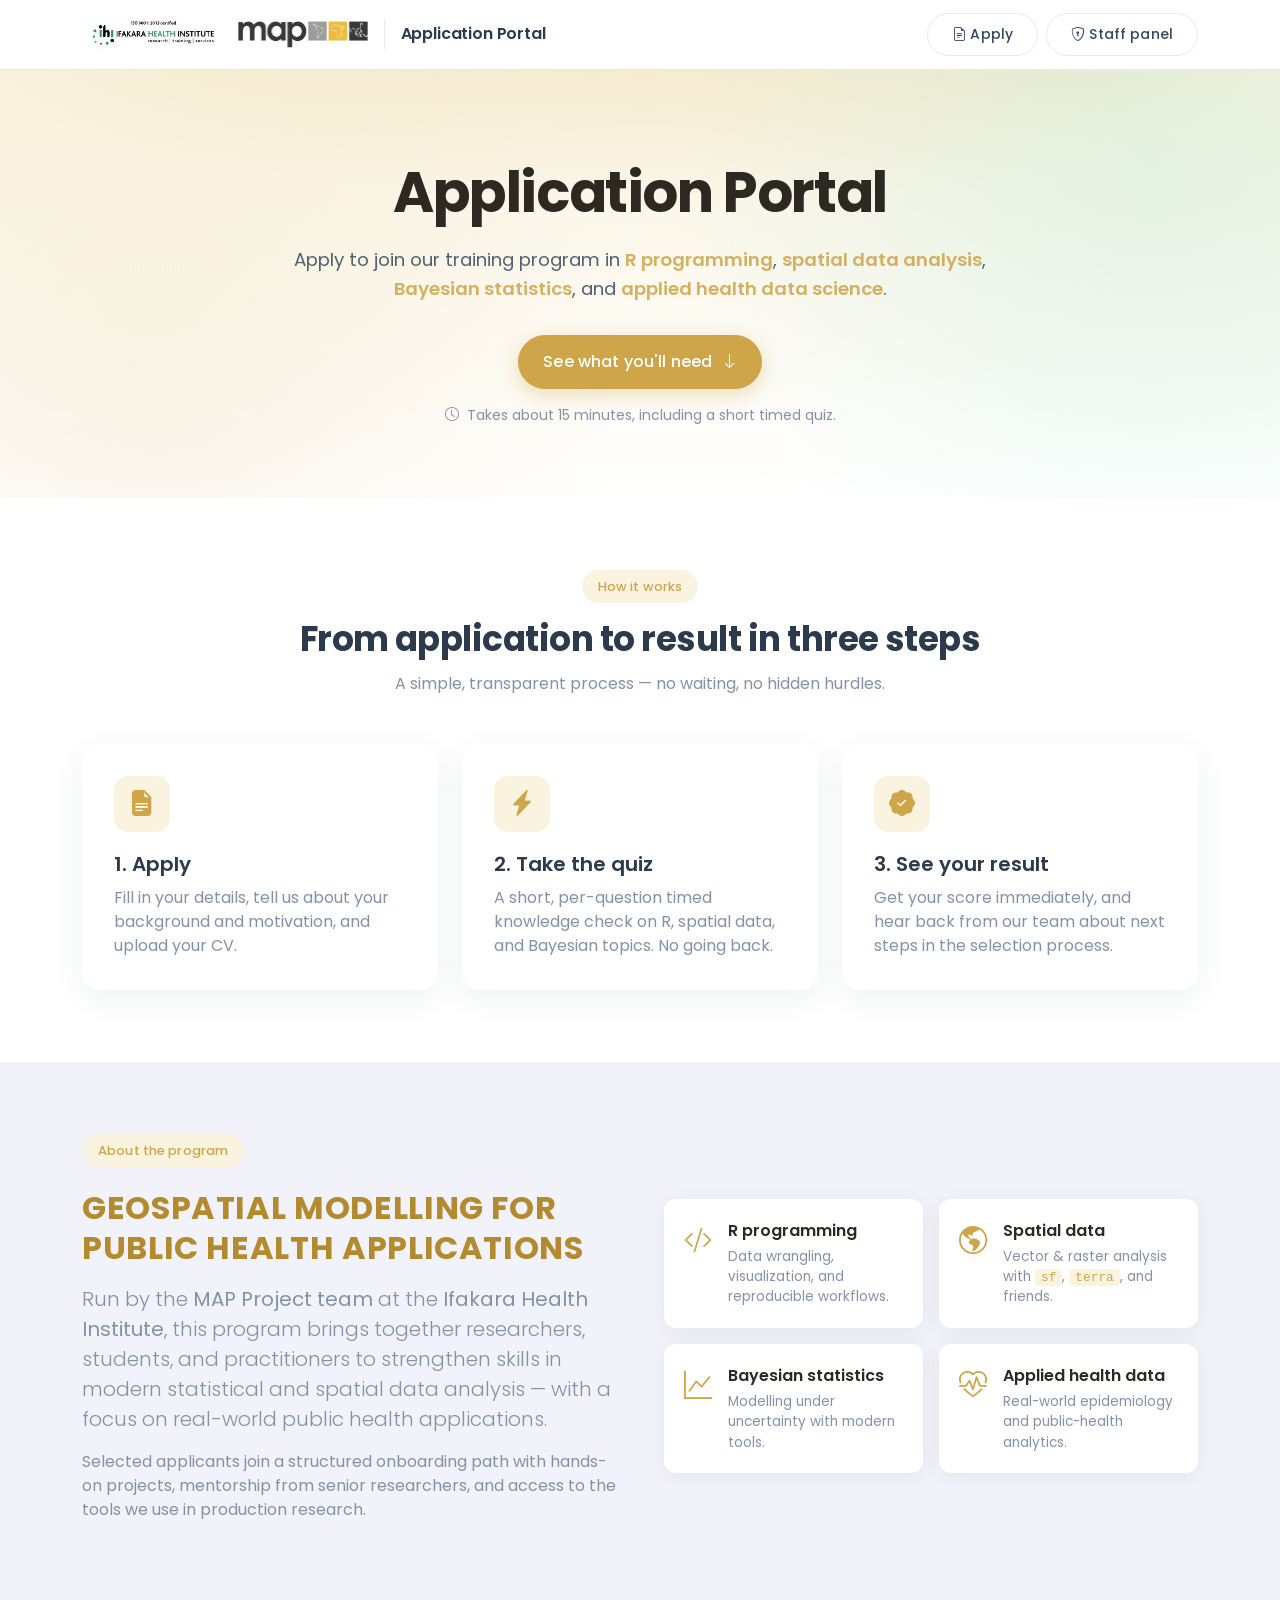
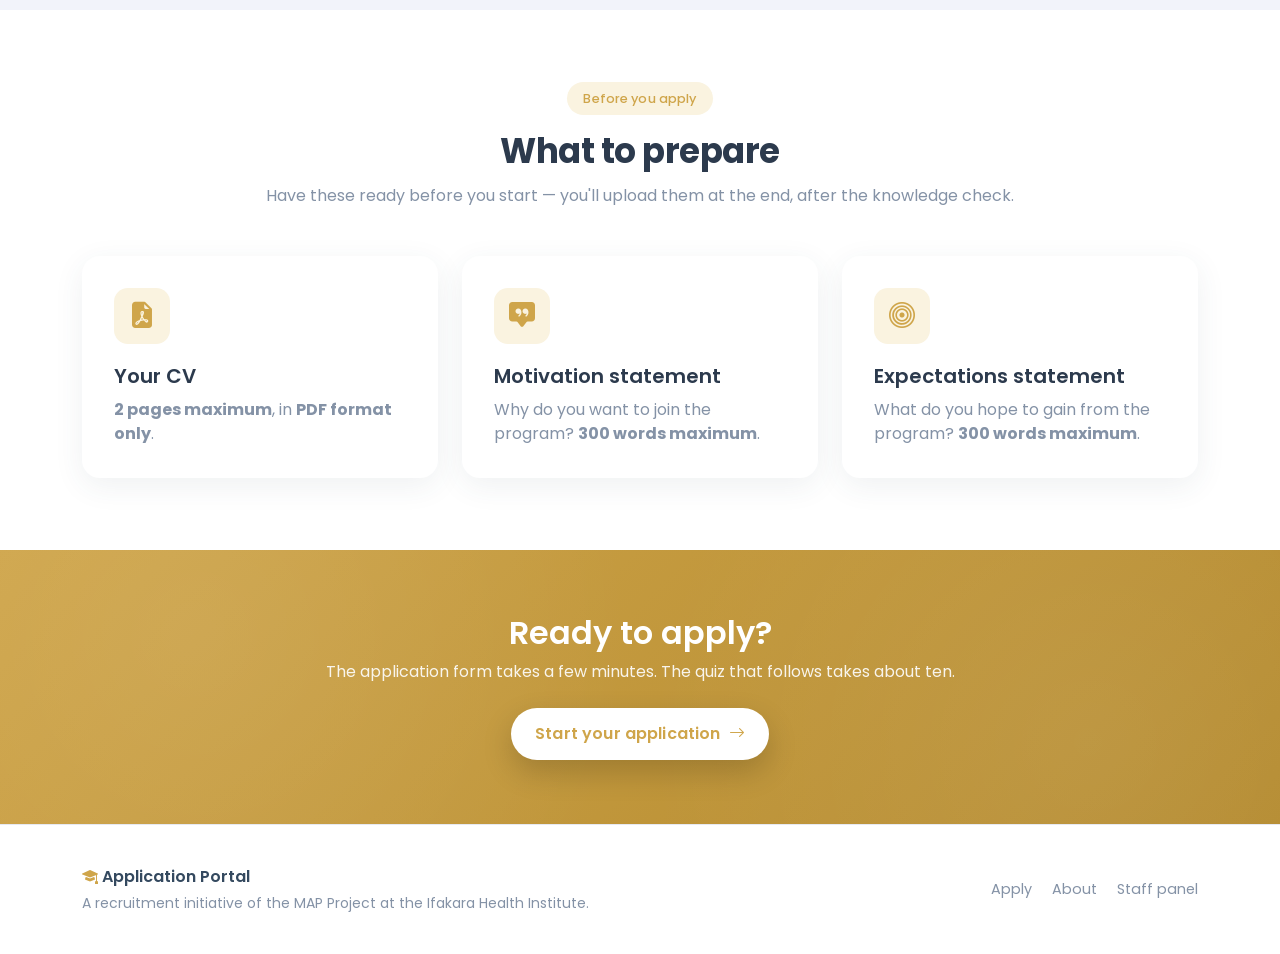
==== index.html @ 1a1a2e10 "Rename portal to "Application Portal"; move Start CTA below instructions Two changes:  1. Rename use" ====
<!Doctype html>
<html lang="en">
<head>
  <meta charset="utf-8">
  <meta name="viewport" content="width=device-width, initial-scale=1">
  <title>Application Portal — Ifakara Health Institute</title>
  <meta name="description" content="Apply to the training program at the Ifakara Health Institute's MAP Project — R programming, spatial data, Bayesian statistics, and applied health data science.">

  <!-- Fonts -->
  <link rel="preconnect" href="https://fonts.googleapis.com">
  <link rel="preconnect" href="https://fonts.gstatic.com" crossorigin>
  <link href="https://fonts.googleapis.com/css2?family=Poppins:wght@300;400;500;600;700&display=swap" rel="stylesheet">

  <!-- Bootstrap 5 + Icons -->
  <link href="https://cdn.jsdelivr.net/npm/bootstrap@5.3.3/dist/css/bootstrap.min.css" rel="stylesheet"
        integrity="sha384-QWTKZyjpPEjISv5WaRU9OFeRpok6YctnYmDr5pNlyT2bRjXh0JMhjY6hW+ALEwIH" crossorigin="anonymous">
  <link href="https://cdn.jsdelivr.net/npm/bootstrap-icons@1.11.3/font/bootstrap-icons.min.css" rel="stylesheet">

  <!-- Theme -->
  <link href="css/styles.css" rel="stylesheet">
</head>
<body class="landing">

<nav class="navbar navbar-expand-lg">
  <div class="container">
    <a class="navbar-brand d-flex align-items-center gap-3" href="index.html">
      <img src="img/ihi-logo.jpg" alt="Ifakara Health Institute" class="brand-logo brand-logo-ihi">
      <img src="img/map-logo.png" alt="MAP Project" class="brand-logo brand-logo-map">
      <span class="brand-divider d-none d-md-inline-block"></span>
      <span class="brand-text d-none d-md-inline">Application Portal</span>
    </a>
    <div class="d-flex gap-2">
      <a class="btn btn-sm btn-outline-secondary" href="apply.html"><i class="bi bi-file-earmark-text"></i> Apply</a>
      <a class="btn btn-sm btn-outline-secondary" href="panel.html"><i class="bi bi-shield-lock"></i> Staff panel</a>
    </div>
  </div>
</nav>

<!-- ============ HERO ============ -->
<section class="hero">
  <div class="container">
    <div class="hero-inner text-center">
      <h1 class="hero-title">Application Portal</h1>
      <p class="hero-tagline">
        Apply to join our training program in
        <strong>R programming</strong>, <strong>spatial data analysis</strong>,
        <strong>Bayesian statistics</strong>, and <strong>applied health data science</strong>.
      </p>
      <div class="hero-cta d-flex justify-content-center">
        <a class="btn btn-primary btn-lg px-4" href="#before-you-apply">
          See what you'll need <i class="bi bi-arrow-down ms-1"></i>
        </a>
      </div>
      <p class="text-muted small mt-3 mb-0">
        <i class="bi bi-clock me-1"></i> Takes about 15 minutes, including a short timed quiz.
      </p>
    </div>
  </div>
  <div class="hero-decor" aria-hidden="true"></div>
</section>

<!-- ============ HOW IT WORKS ============ -->
<section class="section-white" id="how-it-works">
  <div class="container">
    <div class="section-header text-center mb-5">
      <span class="badge-pill-brand mb-2">How it works</span>
      <h2>From application to result in three steps</h2>
      <p class="text-muted">A simple, transparent process — no waiting, no hidden hurdles.</p>
    </div>
    <div class="row g-4">
      <div class="col-md-4">
        <div class="feature-card">
          <div class="feature-icon"><i class="bi bi-file-earmark-text-fill"></i></div>
          <h5>1. Apply</h5>
          <p class="text-muted mb-0">
            Fill in your details, tell us about your background and motivation,
            and upload your CV.
          </p>
        </div>
      </div>
      <div class="col-md-4">
        <div class="feature-card">
          <div class="feature-icon"><i class="bi bi-lightning-charge-fill"></i></div>
          <h5>2. Take the quiz</h5>
          <p class="text-muted mb-0">
            A short, per-question timed knowledge check on R, spatial data,
            and Bayesian topics. No going back.
          </p>
        </div>
      </div>
      <div class="col-md-4">
        <div class="feature-card">
          <div class="feature-icon"><i class="bi bi-patch-check-fill"></i></div>
          <h5>3. See your result</h5>
          <p class="text-muted mb-0">
            Get your score immediately, and hear back from our team about
            next steps in the selection process.
          </p>
        </div>
      </div>
    </div>
  </div>
</section>

<!-- ============ ABOUT ============ -->
<section class="section-tint" id="about">
  <div class="container">
    <div class="row align-items-center g-5">
      <div class="col-lg-6">
        <span class="badge-pill-brand mb-3">About the program</span>
        <h2 class="about-heading">GEOSPATIAL MODELLING FOR PUBLIC HEALTH APPLICATIONS</h2>
        <p class="lead text-muted">
          Run by the <strong>MAP Project team</strong> at the
          <strong>Ifakara Health Institute</strong>, this program brings together
          researchers, students, and practitioners to strengthen skills in modern
          statistical and spatial data analysis — with a focus on real-world
          public health applications.
        </p>
        <p class="text-muted">
          Selected applicants join a structured onboarding path with hands-on
          projects, mentorship from senior researchers, and access to the tools
          we use in production research.
        </p>
      </div>
      <div class="col-lg-6">
        <div class="topic-grid">
          <div class="topic-item">
            <i class="bi bi-code-slash"></i>
            <div>
              <strong>R programming</strong>
              <span>Data wrangling, visualization, and reproducible workflows.</span>
            </div>
          </div>
          <div class="topic-item">
            <i class="bi bi-globe-americas"></i>
            <div>
              <strong>Spatial data</strong>
              <span>Vector &amp; raster analysis with <code>sf</code>, <code>terra</code>, and friends.</span>
            </div>
          </div>
          <div class="topic-item">
            <i class="bi bi-graph-up"></i>
            <div>
              <strong>Bayesian statistics</strong>
              <span>Modelling under uncertainty with modern tools.</span>
            </div>
          </div>
          <div class="topic-item">
            <i class="bi bi-heart-pulse"></i>
            <div>
              <strong>Applied health data</strong>
              <span>Real-world epidemiology and public-health analytics.</span>
            </div>
          </div>
        </div>
      </div>
    </div>
  </div>
</section>

<!-- ============ BEFORE YOU APPLY ============ -->
<section class="section-white" id="before-you-apply">
  <div class="container">
    <div class="section-header text-center mb-5">
      <span class="badge-pill-brand mb-2">Before you apply</span>
      <h2>What to prepare</h2>
      <p class="text-muted">
        Have these ready before you start — you'll upload them at the end,
        after the knowledge check.
      </p>
    </div>
    <div class="row g-4">
      <div class="col-md-4">
        <div class="feature-card">
          <div class="feature-icon"><i class="bi bi-file-earmark-pdf-fill"></i></div>
          <h5>Your CV</h5>
          <p class="text-muted mb-0">
            <strong>2 pages maximum</strong>, in <strong>PDF format only</strong>.
          </p>
        </div>
      </div>
      <div class="col-md-4">
        <div class="feature-card">
          <div class="feature-icon"><i class="bi bi-chat-square-quote-fill"></i></div>
          <h5>Motivation statement</h5>
          <p class="text-muted mb-0">
            Why do you want to join the program?
            <strong>300 words maximum</strong>.
          </p>
        </div>
      </div>
      <div class="col-md-4">
        <div class="feature-card">
          <div class="feature-icon"><i class="bi bi-bullseye"></i></div>
          <h5>Expectations statement</h5>
          <p class="text-muted mb-0">
            What do you hope to gain from the program?
            <strong>300 words maximum</strong>.
          </p>
        </div>
      </div>
    </div>
  </div>
</section>

<!-- ============ CTA STRIP ============ -->
<section class="cta-strip">
  <div class="container text-center">
    <h3 class="mb-2">Ready to apply?</h3>
    <p class="mb-4 opacity-90">
      The application form takes a few minutes. The quiz that follows takes about ten.
    </p>
    <a class="btn btn-light btn-lg px-4" href="apply.html" id="cta-bottom">
      Start your application <i class="bi bi-arrow-right ms-1"></i>
    </a>
  </div>
</section>

<!-- ============ FOOTER ============ -->
<footer class="site-footer">
  <div class="container">
    <div class="row align-items-center g-3">
      <div class="col-md-7">
        <div class="fw-semibold mb-1">
          <i class="bi bi-mortarboard-fill text-primary"></i> Application Portal
        </div>
        <p class="text-muted small mb-0">
          A recruitment initiative of the MAP Project at the Ifakara Health Institute.
        </p>
      </div>
      <div class="col-md-5 text-md-end">
        <a class="footer-link me-3" href="apply.html">Apply</a>
        <a class="footer-link me-3" href="#about">About</a>
        <a class="footer-link" href="panel.html">Staff panel</a>
      </div>
    </div>
  </div>
</footer>

<script src="https://cdn.jsdelivr.net/npm/bootstrap@5.3.3/dist/js/bootstrap.bundle.min.js"
        integrity="sha384-YvpcrYf0tY3lHB60NNkmXc5s9fDVZLESaAA55NDzOxhy9GkcIdslK1eN7N6jIeHz" crossorigin="anonymous"></script>
<script>
  // If the applicant has a saved session, switch CTA labels to "Continue".
  (function () {
    const hasProgress = localStorage.getItem("application_id") || localStorage.getItem("session_id");
    if (!hasProgress) return;
    const top = document.getElementById("cta-start");
    const bot = document.getElementById("cta-bottom");
    if (top) top.innerHTML = 'Continue Application <i class="bi bi-arrow-right ms-1"></i>';
    if (bot) bot.innerHTML = 'Continue your application <i class="bi bi-arrow-right ms-1"></i>';
  })();
</script>
</body>
</html>
---- css/styles.css ----
/* =========================================================================
   Onboarding Portal — Applicant frontend
   Aesthetic cherry-picked from AdminCa v2.0.1 (Poppins + soft shadows +
   indigo palette), layered on top of Bootstrap 5.
   ========================================================================= */

:root {
  /* Palette — warm gold on Poppins */
  --brand:            #cfa54a;
  --brand-dark:       #b48a2e;
  --brand-tint:       #faf3e0;
  --success:          #18C5A9;
  --success-dark:     #14a891;
  --danger:           #f75a5f;
  --page-bg:          #f2f3fa;
  --card-bg:          #ffffff;
  --body:             #34495f;
  --muted:            #8492a6;
  --border-soft:      #e6e9f2;

  /* Shadows */
  --shadow-card:      0 8px 30px rgba(53, 73, 95, 0.08);
  --shadow-input:     0 3px 20px rgba(53, 73, 95, 0.08);
  --shadow-btn:       0 6px 20px rgba(207, 165, 74, 0.35);
  --shadow-btn-hover: 0 10px 25px rgba(207, 165, 74, 0.45);
  --shadow-float:     0 5px 20px rgba(214, 222, 228, 0.9);

  /* Rhythm */
  --radius:           12px;
  --radius-lg:        18px;
  --radius-pill:      200px;

  /* Bootstrap variable overrides (so BS utilities pick up the new brand) */
  --bs-primary:       var(--brand);
  --bs-primary-rgb:   207, 165, 74;
  --bs-body-color:    var(--body);
  --bs-body-font-family: "Poppins", system-ui, -apple-system, "Segoe UI", Roboto, sans-serif;
}

/* -------------------------------------------------------------- Base */
body {
  min-height: 100vh;
  background-color: var(--page-bg);
  color: var(--body);
  font-family: "Poppins", system-ui, -apple-system, "Segoe UI", Roboto, sans-serif;
  font-weight: 400;
}

h1, h2, h3, h4, h5, h6 { font-weight: 600; color: #2c3a4d; }
.text-muted { color: var(--muted) !important; }

/* -------------------------------------------------------------- Layout */
.app-shell {
  max-width: 820px;
  margin: 0 auto;
  padding: 2.5rem 1rem 4rem;
}

.panel-shell {
  max-width: 1140px;
  margin: 0 auto;
  padding: 1.5rem 1rem 4rem;
}

/* -------------------------------------------------------------- Navbar */
.navbar {
  background: var(--card-bg) !important;
  border-bottom: 1px solid var(--border-soft) !important;
  box-shadow: 0 1px 10px rgba(53, 73, 95, 0.04);
  padding-top: .65rem;
  padding-bottom: .65rem;
}
.navbar-brand { color: #2c3a4d !important; letter-spacing: -0.01em; }
.navbar-brand .text-primary { color: var(--brand) !important; }

/* Brand logos in the navbar (IHI + MAP) */
.brand-logo {
  height: 38px;
  width: auto;
  object-fit: contain;
  display: block;
}
.brand-logo-ihi { }                                /* ~3:1 aspect */
.brand-logo-map { max-width: 130px; }              /* wide — cap width */
.brand-divider {
  display: inline-block;
  width: 1px;
  height: 30px;
  background: var(--border-soft);
  align-self: center;
}
.brand-text {
  color: #2c3a4d;
  font-weight: 600;
  letter-spacing: -0.01em;
  font-size: 1rem;
}

/* Chip-style logo backdrop for the DARK panel navbar (keeps white logos
   from clashing with the dark background). */
.brand-logo-chip {
  background: #fff;
  border-radius: 6px;
  padding: 4px 8px;
  height: 42px;
}
.brand-divider-dark { background: rgba(255, 255, 255, 0.2); }
.brand-text-light {
  color: #fff;
  font-weight: 600;
  letter-spacing: -0.01em;
  font-size: 1rem;
}

@media (max-width: 767.98px) {
  .brand-logo { height: 30px; }
  .brand-logo-chip { height: 34px; padding: 3px 6px; }
  .brand-logo-map { max-width: 100px; }
}
@media (max-width: 400px) {
  .brand-logo { height: 26px; }
  .brand-logo-chip { height: 30px; }
  .brand-logo-map { max-width: 82px; }
}

/* -------------------------------------------------------------- Cards */
.card {
  background: var(--card-bg);
  border: 0 !important;
  border-radius: var(--radius-lg) !important;
  box-shadow: var(--shadow-card) !important;
}
.card-body { padding: 2rem !important; }
@media (min-width: 768px) { .card-body { padding: 2.5rem !important; } }

/* -------------------------------------------------------------- Stepper */
.stepper {
  list-style: none;
  padding: 0;
  margin: 0 0 2.25rem 0;
  display: flex;
  justify-content: space-between;
  align-items: flex-start;
  position: relative;
  gap: 0.5rem;
}
.stepper::before {
  content: "";
  position: absolute;
  top: 20px;               /* half of .step-circle height */
  left: 8%;
  right: 8%;
  height: 2px;
  background: var(--border-soft);
  z-index: 0;
}
.step {
  position: relative;
  z-index: 1;
  flex: 1;
  text-align: center;
  color: var(--muted);
  font-size: .8rem;
  font-weight: 500;
}
.step-circle {
  display: inline-flex;
  align-items: center;
  justify-content: center;
  width: 40px;
  height: 40px;
  border-radius: 50%;
  background: var(--card-bg);
  border: 2px solid var(--border-soft);
  color: var(--muted);
  font-weight: 600;
  margin-bottom: 0.5rem;
  transition: all .25s ease;
}
.step-label { display: block; }
.step.active .step-circle,
.step.done .step-circle {
  background: var(--brand);
  border-color: var(--brand);
  color: #fff;
  box-shadow: var(--shadow-btn);
}
.step.active { color: var(--brand); font-weight: 600; }
.step.done { color: var(--body); }

/* -------------------------------------------------------------- Auth head icon
   (Circular icon that floats above intro/result cards — from login-2.html) */
.auth-head-icon {
  position: relative;
  height: 68px;
  width: 68px;
  display: inline-flex;
  align-items: center;
  justify-content: center;
  font-size: 32px;
  background: var(--card-bg);
  color: var(--brand);
  box-shadow: var(--shadow-float);
  border-radius: 50%;
  margin: -2.5rem auto 1rem;
}
.auth-head-icon.success { color: var(--success); }
.auth-head-icon.muted   { color: var(--muted); }

/* -------------------------------------------------------------- Form inputs
   "form-control-air" — soft shadow, no border. */
.form-label {
  font-size: .85rem;
  font-weight: 500;
  color: var(--body);
  margin-bottom: .4rem;
}
.form-control, .form-select {
  background: var(--card-bg);
  border: 1px solid var(--border-soft) !important;
  border-radius: var(--radius) !important;
  padding: .75rem 1rem !important;
  box-shadow: none;
  transition: box-shadow .2s ease, border-color .2s ease;
  color: var(--body);
}
.form-control:focus, .form-select:focus {
  border-color: var(--brand) !important;
  box-shadow: 0 0 0 4px rgba(207, 165, 74, 0.12) !important;
  outline: none;
}
.form-control::placeholder { color: #b7c0cf; }
.form-control-air {
  border: 0 !important;
  box-shadow: var(--shadow-input) !important;
}

/* CV file input — subtler affordance */
input[type="file"].form-control {
  padding: .55rem .75rem !important;
}
input[type="file"].form-control::-webkit-file-upload-button {
  background: var(--brand-tint);
  color: var(--brand);
  border: 0;
  border-radius: 8px;
  padding: .4rem .9rem;
  font-weight: 500;
  margin-right: .75rem;
  cursor: pointer;
}

/* Field-level error text */
.field-error {
  color: var(--danger);
  font-size: .8rem;
  margin-top: .35rem;
  min-height: 1rem;
}

/* -------------------------------------------------------------- Buttons */
.btn {
  border-radius: var(--radius-pill);
  font-weight: 500;
  letter-spacing: .01em;
  padding: .65rem 1.5rem;
  transition: transform .15s ease, box-shadow .2s ease, background-color .2s ease;
}
.btn-lg { padding: .85rem 1.75rem; font-size: 1rem; }

.btn-primary {
  background: var(--brand) !important;
  border-color: var(--brand) !important;
  box-shadow: var(--shadow-btn);
}
.btn-primary:hover, .btn-primary:focus {
  background: var(--brand-dark) !important;
  border-color: var(--brand-dark) !important;
  box-shadow: var(--shadow-btn-hover);
  transform: translateY(-1px);
}
.btn-primary:disabled { opacity: .55; box-shadow: none; transform: none; }

.btn-outline-secondary {
  border: 1px solid var(--border-soft);
  background: #fff;
  color: var(--body);
}
.btn-outline-secondary:hover {
  background: var(--brand-tint);
  border-color: var(--brand);
  color: var(--brand);
}

/* -------------------------------------------------------------- Quiz screen */
.countdown {
  font-variant-numeric: tabular-nums;
  font-weight: 700;
  color: var(--brand);
  padding: .35rem .9rem;
  background: var(--brand-tint);
  border-radius: var(--radius-pill);
  font-size: 1rem;
}
.countdown.danger {
  color: #fff;
  background: var(--danger);
  animation: pulse 1s ease-in-out infinite;
}
@keyframes pulse {
  0%, 100% { transform: scale(1); }
  50%      { transform: scale(1.05); }
}

.category-pill {
  text-transform: capitalize;
  background: var(--brand-tint) !important;
  color: var(--brand) !important;
  border: 0 !important;
  padding: .4rem .8rem;
  font-weight: 500;
  border-radius: var(--radius-pill);
}

.progress {
  background: var(--border-soft);
  border-radius: var(--radius-pill);
  overflow: hidden;
}
.progress-bar { background: var(--brand); transition: width .3s ease; }

/* Quiz option buttons — card-like, hover lift, clear active state */
.quiz-option {
  text-align: left;
  white-space: normal;
  padding: 1rem 1.25rem !important;
  border-radius: var(--radius) !important;
  background: var(--card-bg);
  border: 2px solid var(--border-soft) !important;
  color: var(--body);
  font-weight: 500;
  box-shadow: 0 2px 10px rgba(53, 73, 95, 0.03);
  transition: transform .15s ease, border-color .15s ease, box-shadow .2s ease;
}
.quiz-option:hover {
  border-color: var(--brand) !important;
  color: var(--brand);
  transform: translateY(-1px);
  box-shadow: var(--shadow-input);
}
.quiz-option.active {
  border-color: var(--brand) !important;
  background: var(--brand-tint);
  color: var(--brand);
  box-shadow: 0 0 0 4px rgba(207, 165, 74, 0.15);
}

/* -------------------------------------------------------------- Alerts */
.alert {
  border: 0;
  border-radius: var(--radius);
  padding: .85rem 1.15rem;
  font-size: .9rem;
}
.alert-danger { background: #fdecee; color: #c9384c; }

/* -------------------------------------------------------------- Result screen */
#screen-result .display-4 {
  color: var(--brand);
  font-weight: 700;
  letter-spacing: -0.02em;
}

/* -------------------------------------------------------------- Small utils */
.cursor-pointer { cursor: pointer; }

/* =========================================================================
   LANDING PAGE  (index.html — body.landing)
   ========================================================================= */

body.landing { background: #ffffff; }

/* -------------------------------------------------------------- Badge pill */
.badge-pill-brand {
  display: inline-block;
  padding: .45rem 1rem;
  background: var(--brand-tint);
  color: var(--brand);
  border-radius: var(--radius-pill);
  font-size: .8rem;
  font-weight: 500;
  letter-spacing: .01em;
}

/* -------------------------------------------------------------- Hero */
.hero {
  position: relative;
  overflow: hidden;
  padding: 5rem 0 4.5rem;
  background:
    radial-gradient(1200px 400px at 50% -100px, rgba(207,165,74,0.18), transparent 60%),
    linear-gradient(180deg, var(--brand-tint) 0%, #ffffff 100%);
}
.hero-inner {
  max-width: 780px;
  margin: 0 auto;
  position: relative;
  z-index: 1;
}
.hero-title {
  font-size: clamp(2.25rem, 4vw + 1rem, 3.5rem);
  font-weight: 700;
  letter-spacing: -0.025em;
  line-height: 1.12;
  margin: .75rem 0 1.25rem;
  color: #2e2822;
}
.hero-tagline {
  font-size: 1.15rem;
  color: var(--body);
  margin-bottom: 2rem;
  line-height: 1.6;
  opacity: .85;
}
.hero-tagline strong { color: var(--brand); font-weight: 600; }
.hero-cta .btn { border-radius: var(--radius-pill); }
.hero-decor {
  position: absolute;
  inset: 0;
  pointer-events: none;
  background-image:
    radial-gradient(circle at 12% 78%, rgba(207,165,74,0.10) 0, transparent 40%),
    radial-gradient(circle at 90% 22%, rgba(24,197,169,0.10) 0, transparent 40%);
}

/* -------------------------------------------------------------- Sections */
.section-white, .section-tint {
  padding: 4.5rem 0;
}
.section-tint { background: var(--page-bg); }
.section-header h2 {
  font-size: clamp(1.6rem, 2vw + 1rem, 2.15rem);
  font-weight: 700;
  letter-spacing: -0.015em;
  margin: .5rem 0 .75rem;
}

/* All-caps About heading — positive tracking reads better than the tight
   negative spacing default headings use. */
.about-heading {
  font-size: clamp(1.4rem, 1.5vw + 1rem, 2rem);
  font-weight: 700;
  letter-spacing: 0.02em;
  line-height: 1.25;
  color: var(--brand-dark);
  margin: .25rem 0 1rem;
}

/* -------------------------------------------------------------- Feature cards */
.feature-card {
  background: #fff;
  border-radius: var(--radius-lg);
  padding: 2rem;
  height: 100%;
  box-shadow: var(--shadow-card);
  transition: transform .2s ease, box-shadow .2s ease;
}
.feature-card:hover {
  transform: translateY(-4px);
  box-shadow: 0 20px 45px rgba(53, 73, 95, 0.12);
}
.feature-icon {
  width: 56px;
  height: 56px;
  border-radius: 14px;
  background: var(--brand-tint);
  color: var(--brand);
  display: inline-flex;
  align-items: center;
  justify-content: center;
  font-size: 26px;
  margin-bottom: 1.25rem;
}
.feature-card h5 { font-weight: 600; margin-bottom: .6rem; }

/* -------------------------------------------------------------- Topic grid */
.topic-grid {
  display: grid;
  grid-template-columns: 1fr;
  gap: 1rem;
}
@media (min-width: 576px) {
  .topic-grid { grid-template-columns: 1fr 1fr; }
}
.topic-item {
  display: flex;
  gap: 1rem;
  padding: 1.25rem;
  background: #fff;
  border-radius: var(--radius);
  box-shadow: var(--shadow-input);
  transition: transform .15s ease;
}
.topic-item:hover { transform: translateY(-2px); }
.topic-item > i {
  font-size: 1.75rem;
  color: var(--brand);
  flex: 0 0 auto;
  margin-top: 2px;
}
.topic-item strong {
  display: block;
  color: #2e2822;
  font-weight: 600;
  margin-bottom: .25rem;
}
.topic-item span {
  display: block;
  font-size: .85rem;
  color: var(--muted);
  line-height: 1.5;
}
.topic-item code {
  background: var(--brand-tint);
  color: var(--brand);
  padding: 1px 6px;
  border-radius: 4px;
  font-size: .8rem;
}

/* -------------------------------------------------------------- CTA strip */
.cta-strip {
  padding: 4rem 0;
  color: #fff;
  background:
    linear-gradient(135deg, var(--brand) 0%, var(--brand-dark) 100%);
  position: relative;
  overflow: hidden;
}
.cta-strip::after {
  content: "";
  position: absolute;
  inset: 0;
  background-image:
    radial-gradient(circle at 15% 30%, rgba(255,255,255,0.08) 0, transparent 40%),
    radial-gradient(circle at 85% 70%, rgba(255,255,255,0.08) 0, transparent 40%);
  pointer-events: none;
}
.cta-strip > .container { position: relative; z-index: 1; }
.cta-strip h3 {
  color: #fff;
  font-weight: 600;
  font-size: clamp(1.5rem, 2vw + 1rem, 2rem);
}
.cta-strip .btn-light {
  color: var(--brand);
  background: #fff;
  border: 0;
  box-shadow: 0 12px 30px rgba(0, 0, 0, 0.18);
  font-weight: 600;
}
.cta-strip .btn-light:hover {
  color: var(--brand-dark);
  background: #fff;
  transform: translateY(-1px);
  box-shadow: 0 15px 35px rgba(0, 0, 0, 0.22);
}
.opacity-90 { opacity: .9; }

/* -------------------------------------------------------------- Footer */
.site-footer {
  padding: 2.5rem 0;
  background: #fff;
  border-top: 1px solid var(--border-soft);
}
.footer-link {
  color: var(--muted);
  text-decoration: none;
  font-size: .9rem;
}
.footer-link:hover { color: var(--brand); }

/* =========================================================================
   STAFF PANEL (panel.html — body.panel)
   ========================================================================= */

body.panel { background: var(--page-bg); }

/* -------------------------------------------------------------- Dark navbar */
.navbar-panel {
  background: linear-gradient(135deg, #2e2822 0%, #3d3427 100%) !important;
  border: 0 !important;
  box-shadow: 0 2px 12px rgba(0, 0, 0, 0.15);
}
.navbar-panel .navbar-brand { color: #fff !important; }
.navbar-panel .navbar-brand .text-primary { color: #e6ccaa !important; }
.navbar-panel .btn-outline-light {
  border-color: rgba(255, 255, 255, 0.25);
  color: #fff;
}
.navbar-panel .btn-outline-light:hover {
  background: rgba(255, 255, 255, 0.1);
  border-color: rgba(255, 255, 255, 0.5);
  color: #fff;
}

/* -------------------------------------------------------------- Status filter dropdown */
.status-filter {
  min-width: 190px;
  max-width: 220px;
  padding: .5rem 2rem .5rem 1rem !important;
  border: 1px solid var(--border-soft) !important;
  border-radius: var(--radius) !important;
  background-color: #fff;
  font-size: .9rem;
  color: var(--body);
}
.status-filter:focus {
  border-color: var(--brand) !important;
  box-shadow: 0 0 0 3px rgba(207, 165, 74, 0.15) !important;
}

/* -------------------------------------------------------------- Search input group */
.search-group .input-group-text {
  background: #fff;
  border: 1px solid var(--border-soft);
  border-right: 0;
  border-radius: var(--radius) 0 0 var(--radius);
  color: var(--muted);
}
.search-group .form-control {
  border-left: 0;
  border-radius: 0 var(--radius) var(--radius) 0 !important;
  padding-left: 0.25rem !important;
}
.search-group .form-control:focus {
  box-shadow: none !important;
  border-color: var(--border-soft) !important;
}

/* -------------------------------------------------------------- Applicants table */
.applicants-table, .quiz-table {
  font-size: .92rem;
}
.applicants-table thead th,
.quiz-table thead th {
  background: #fafbfe;
  color: var(--muted);
  font-weight: 500;
  font-size: .8rem;
  text-transform: uppercase;
  letter-spacing: .04em;
  border-bottom: 1px solid var(--border-soft) !important;
  padding: .95rem 1rem;
}
.applicants-table tbody td,
.quiz-table tbody td {
  padding: .85rem 1rem;
  border-color: var(--border-soft);
  vertical-align: middle;
}
.applicants-table tbody tr {
  transition: background .15s ease;
}
.applicants-table tbody tr:hover {
  background: var(--brand-tint) !important;
  --bs-table-hover-bg: transparent;
}
.applicants-table tbody tr:hover .bi-chevron-right {
  color: var(--brand) !important;
}
.applicants-table .form-check-input:checked,
.form-check-input:checked {
  background-color: var(--brand);
  border-color: var(--brand);
}
.applicants-table .form-check-input:focus {
  box-shadow: 0 0 0 3px rgba(207, 165, 74, 0.2);
  border-color: var(--brand);
}

/* -------------------------------------------------------------- Soft badges */
.badge {
  font-weight: 500;
  padding: .4rem .7rem;
  border-radius: var(--radius-pill);
  font-size: .75rem;
  letter-spacing: .01em;
}
.badge.bg-secondary-soft { background: #eef1f6; color: #647285; }
.badge.bg-success-soft   { background: #e2f7f2; color: #0f9a83; }
.badge.bg-warning-soft   { background: #fef3e0; color: #b57414; }
.badge.bg-danger-soft    { background: #fdecee; color: #c9384c; }

/* -------------------------------------------------------------- Bulk action bar */
.bulk-bar {
  background: #fff;
  border-radius: var(--radius);
  padding: .75rem 1rem;
  margin-bottom: 1rem;
  box-shadow: var(--shadow-input);
  display: flex;
  align-items: center;
  gap: .5rem;
  flex-wrap: wrap;
}
.btn-success-soft {
  background: #e2f7f2;
  color: #0f9a83;
  border: 0;
}
.btn-success-soft:hover {
  background: #18C5A9;
  color: #fff;
}
.btn-danger-soft {
  background: #fdecee;
  color: #c9384c;
  border: 0;
}
.btn-danger-soft:hover {
  background: #f75a5f;
  color: #fff;
}

/* -------------------------------------------------------------- Detail view */
.back-link {
  color: var(--brand);
  font-weight: 500;
  text-decoration: none;
}
.back-link:hover { color: var(--brand-dark); }

.decision-strip {
  background: #fff;
  padding: 1rem 1.25rem;
  border-radius: var(--radius);
  box-shadow: var(--shadow-input);
}

/* -------------------------------------------------------------- Nav tabs */
.nav-tabs {
  border-bottom: 1px solid var(--border-soft);
}
.nav-tabs .nav-link {
  border: 0;
  color: var(--muted);
  font-weight: 500;
  padding: .75rem 1.25rem;
  border-bottom: 2px solid transparent;
  border-radius: 0;
  background: transparent !important;
  transition: color .15s ease, border-color .15s ease;
}
.nav-tabs .nav-link:hover { color: var(--body); }
.nav-tabs .nav-link.active {
  color: var(--brand) !important;
  border-bottom-color: var(--brand);
  background: transparent;
}

/* -------------------------------------------------------------- Profile fields */
#d-fields dt {
  font-weight: 500;
  padding: .6rem 0;
  border-top: 1px solid var(--border-soft);
}
#d-fields dt:first-of-type { border-top: 0; }
#d-fields dd {
  padding: .6rem 0;
  border-top: 1px solid var(--border-soft);
  margin-bottom: 0;
}
#d-fields dd:first-of-type { border-top: 0; }

/* -------------------------------------------------------------- Quiz breakdown */
.quiz-table code, .quiz-table td { font-size: .9rem; }
#quiz-summary .alert-info {
  background: var(--brand-tint);
  color: var(--brand);
  border-radius: var(--radius);
}
#quiz-summary .alert-secondary {
  background: #eef1f6;
  color: #647285;
  border-radius: var(--radius);
}
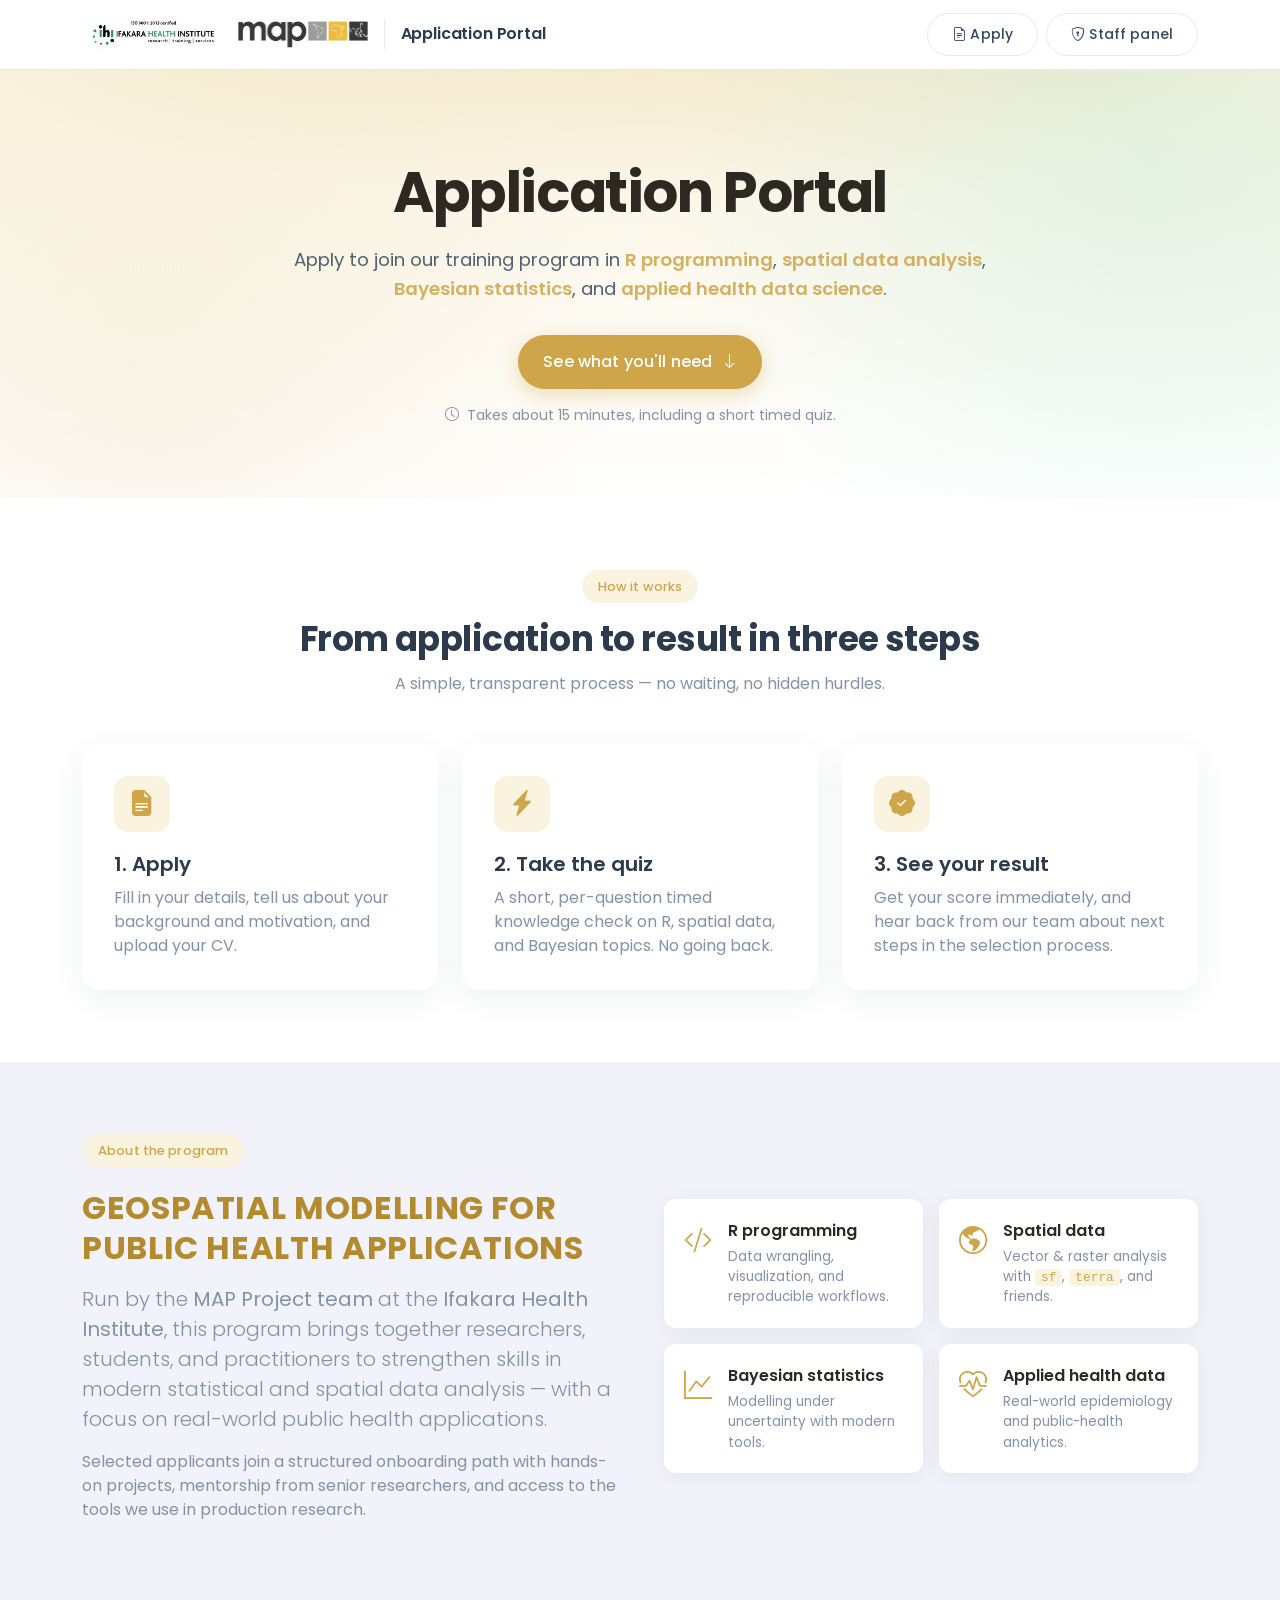
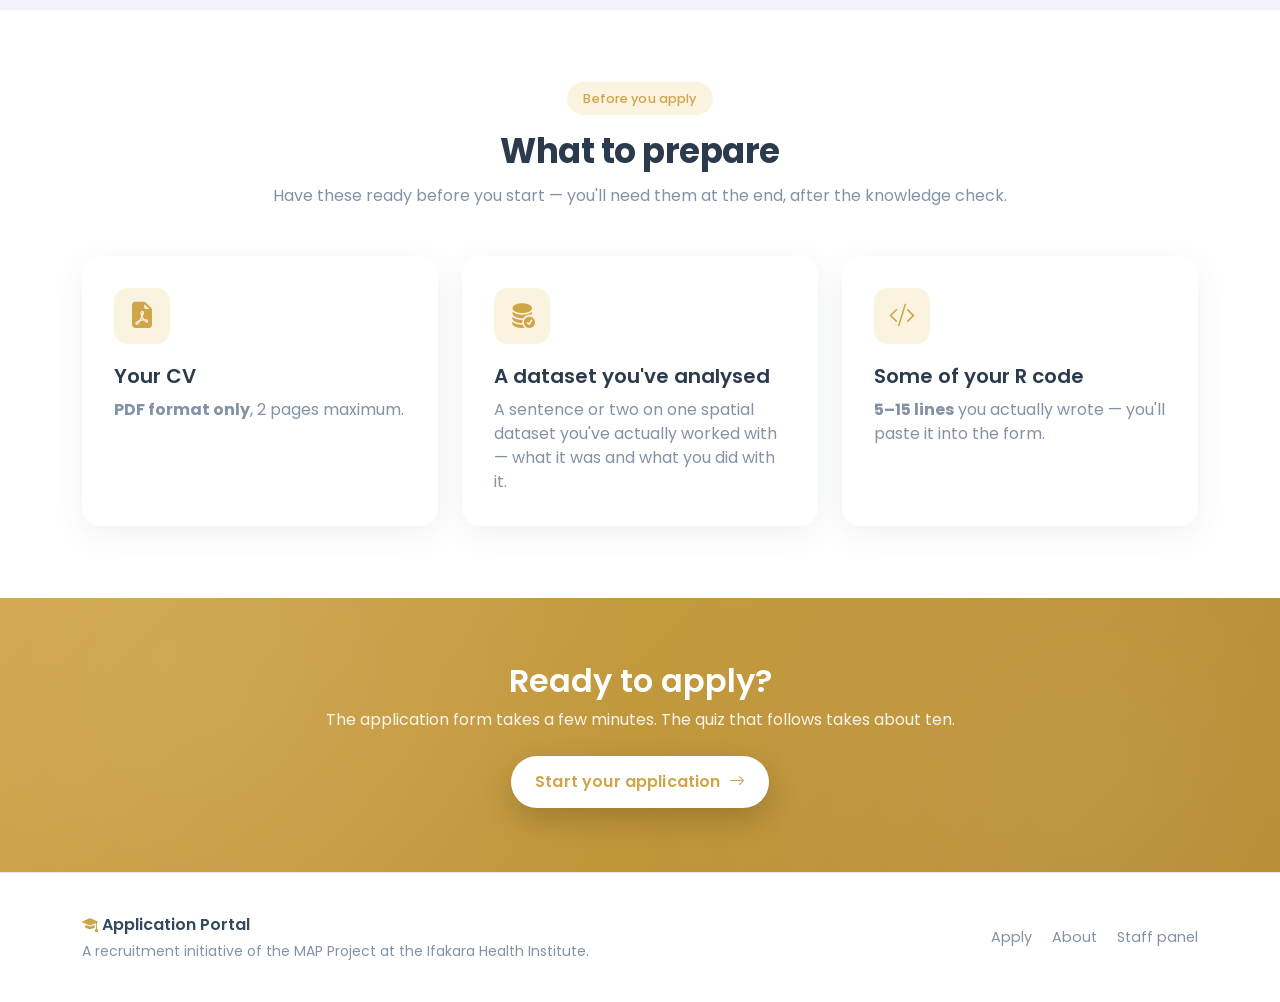
==== commit eb648420: "Rebuild applicant flow for new 6-step backend: eligibility, experience, honesty check, quiz, written" ====
--- a/index.html
+++ b/index.html
@@ -165,7 +165,7 @@
       <span class="badge-pill-brand mb-2">Before you apply</span>
       <h2>What to prepare</h2>
       <p class="text-muted">
-        Have these ready before you start — you'll upload them at the end,
+        Have these ready before you start — you'll need them at the end,
         after the knowledge check.
       </p>
     </div>
@@ -175,27 +175,27 @@
           <div class="feature-icon"><i class="bi bi-file-earmark-pdf-fill"></i></div>
           <h5>Your CV</h5>
           <p class="text-muted mb-0">
-            <strong>2 pages maximum</strong>, in <strong>PDF format only</strong>.
-          </p>
-        </div>
-      </div>
-      <div class="col-md-4">
-        <div class="feature-card">
-          <div class="feature-icon"><i class="bi bi-chat-square-quote-fill"></i></div>
-          <h5>Motivation statement</h5>
-          <p class="text-muted mb-0">
-            Why do you want to join the program?
-            <strong>300 words maximum</strong>.
-          </p>
-        </div>
-      </div>
-      <div class="col-md-4">
-        <div class="feature-card">
-          <div class="feature-icon"><i class="bi bi-bullseye"></i></div>
-          <h5>Expectations statement</h5>
-          <p class="text-muted mb-0">
-            What do you hope to gain from the program?
-            <strong>300 words maximum</strong>.
+            <strong>PDF format only</strong>, 2 pages maximum.
+          </p>
+        </div>
+      </div>
+      <div class="col-md-4">
+        <div class="feature-card">
+          <div class="feature-icon"><i class="bi bi-database-fill-check"></i></div>
+          <h5>A dataset you've analysed</h5>
+          <p class="text-muted mb-0">
+            A sentence or two on one spatial dataset you've actually worked
+            with — what it was and what you did with it.
+          </p>
+        </div>
+      </div>
+      <div class="col-md-4">
+        <div class="feature-card">
+          <div class="feature-icon"><i class="bi bi-code-slash"></i></div>
+          <h5>Some of your R code</h5>
+          <p class="text-muted mb-0">
+            <strong>5–15 lines</strong> you actually wrote — you'll paste it
+            into the form.
           </p>
         </div>
       </div>
--- a/css/styles.css
+++ b/css/styles.css
@@ -355,6 +355,36 @@
   box-shadow: 0 0 0 4px rgba(207, 165, 74, 0.15);
 }
 
+/* Option groups for eligibility / experience / honesty screens — stack the
+   options vertically so multi-line answers stay readable */
+.quiz-option-group {
+  display: flex;
+  flex-direction: column;
+  gap: .5rem;
+}
+.quiz-option-group .quiz-option { width: 100%; }
+
+/* Honesty screen — the R function name shown above its choice buttons */
+.claim-row {
+  border-top: 1px solid var(--border-soft);
+  padding-top: 1rem;
+}
+.claim-row:first-child { border-top: 0; padding-top: 0; }
+.claim-name {
+  background: var(--brand-tint);
+  color: var(--brand-dark);
+  padding: .25rem .55rem;
+  border-radius: 6px;
+  font-size: 1rem;
+  font-weight: 500;
+}
+/* Horizontal 3-button row on the honesty screen — override the vertical stack */
+.claim-row .quiz-option-group {
+  flex-direction: row;
+  flex-wrap: wrap;
+}
+.claim-row .quiz-option-group .quiz-option { width: auto; flex: 1 1 auto; }
+
 /* -------------------------------------------------------------- Alerts */
 .alert {
   border: 0;
@@ -482,6 +512,17 @@
   margin-bottom: 1.25rem;
 }
 .feature-card h5 { font-weight: 600; margin-bottom: .6rem; }
+
+/* Prep splash inside apply.html uses tighter cards to fit the 820px shell */
+#screen-prep .feature-card { padding: 1.25rem 1rem; }
+#screen-prep .feature-icon {
+  width: 44px;
+  height: 44px;
+  border-radius: 10px;
+  font-size: 20px;
+  margin-bottom: .75rem;
+}
+#screen-prep .feature-card h5 { font-size: 1rem; margin-bottom: .35rem; }
 
 /* -------------------------------------------------------------- Topic grid */
 .topic-grid {
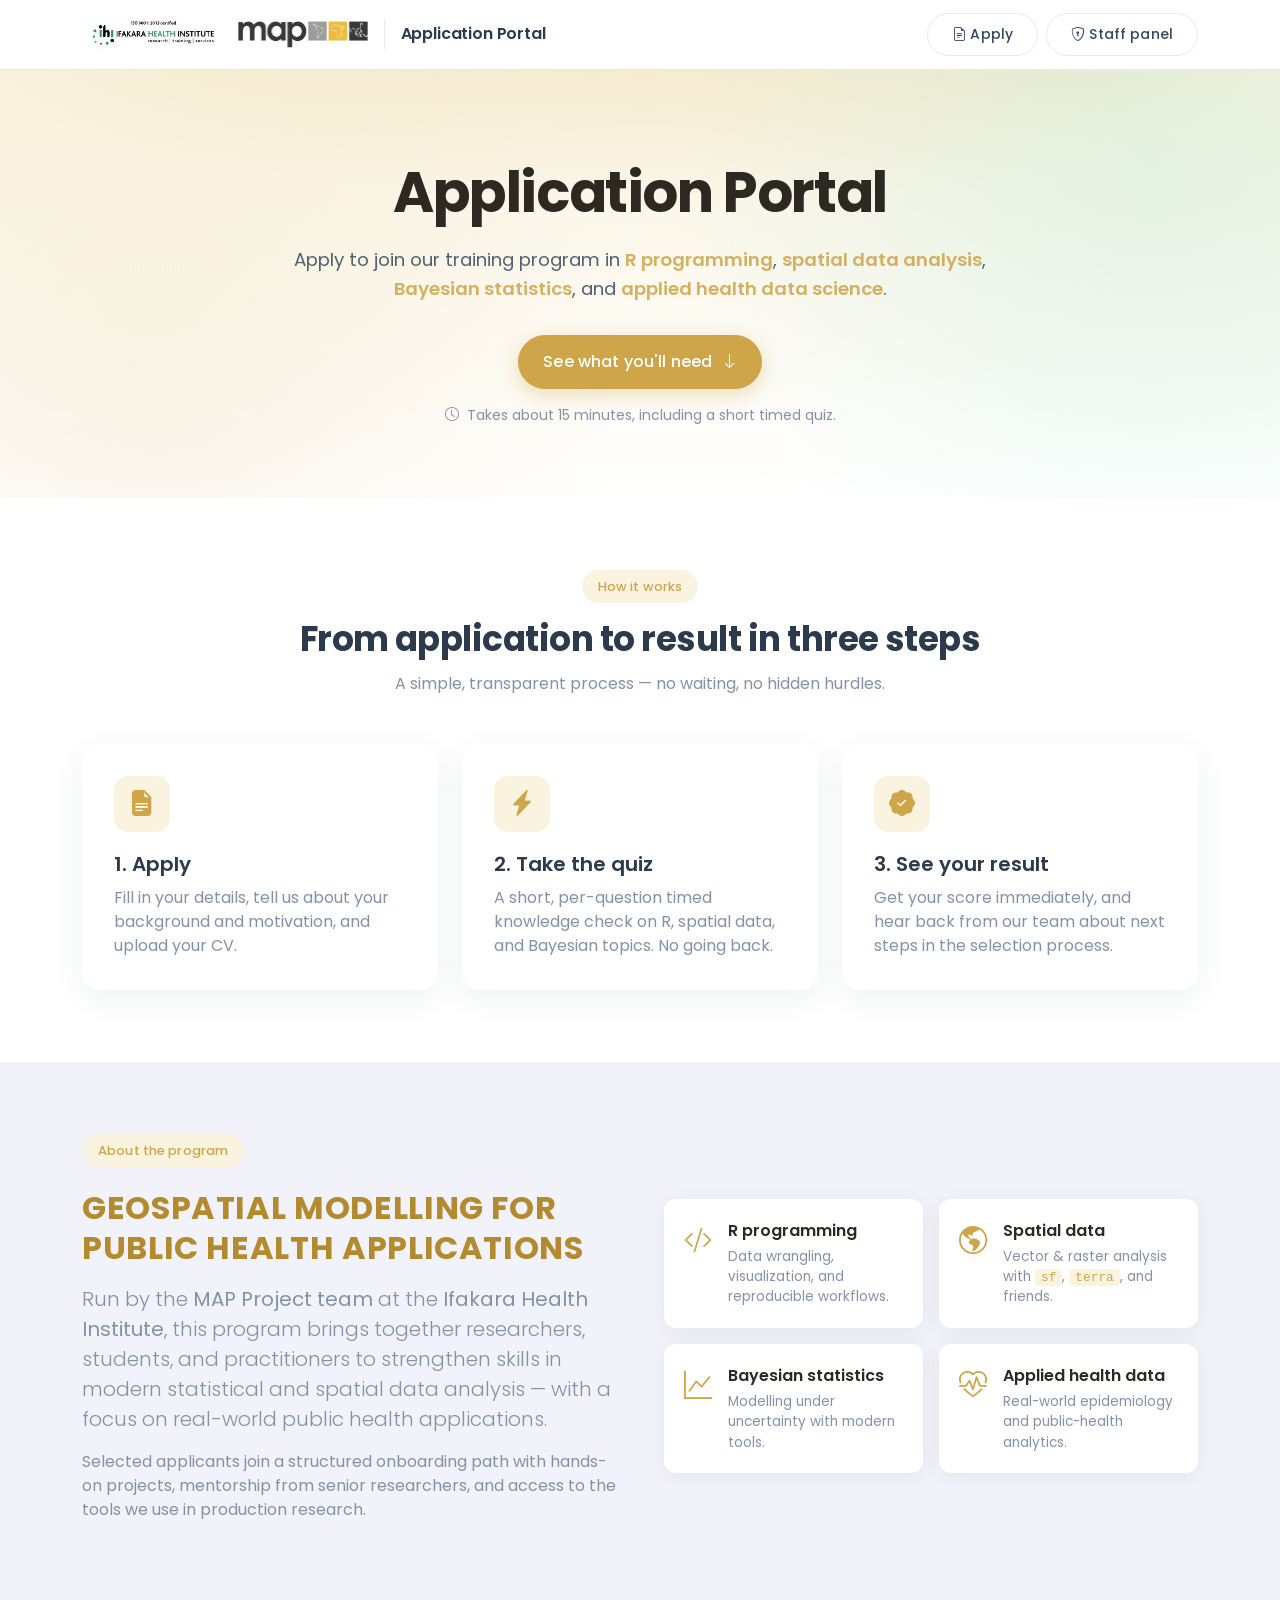
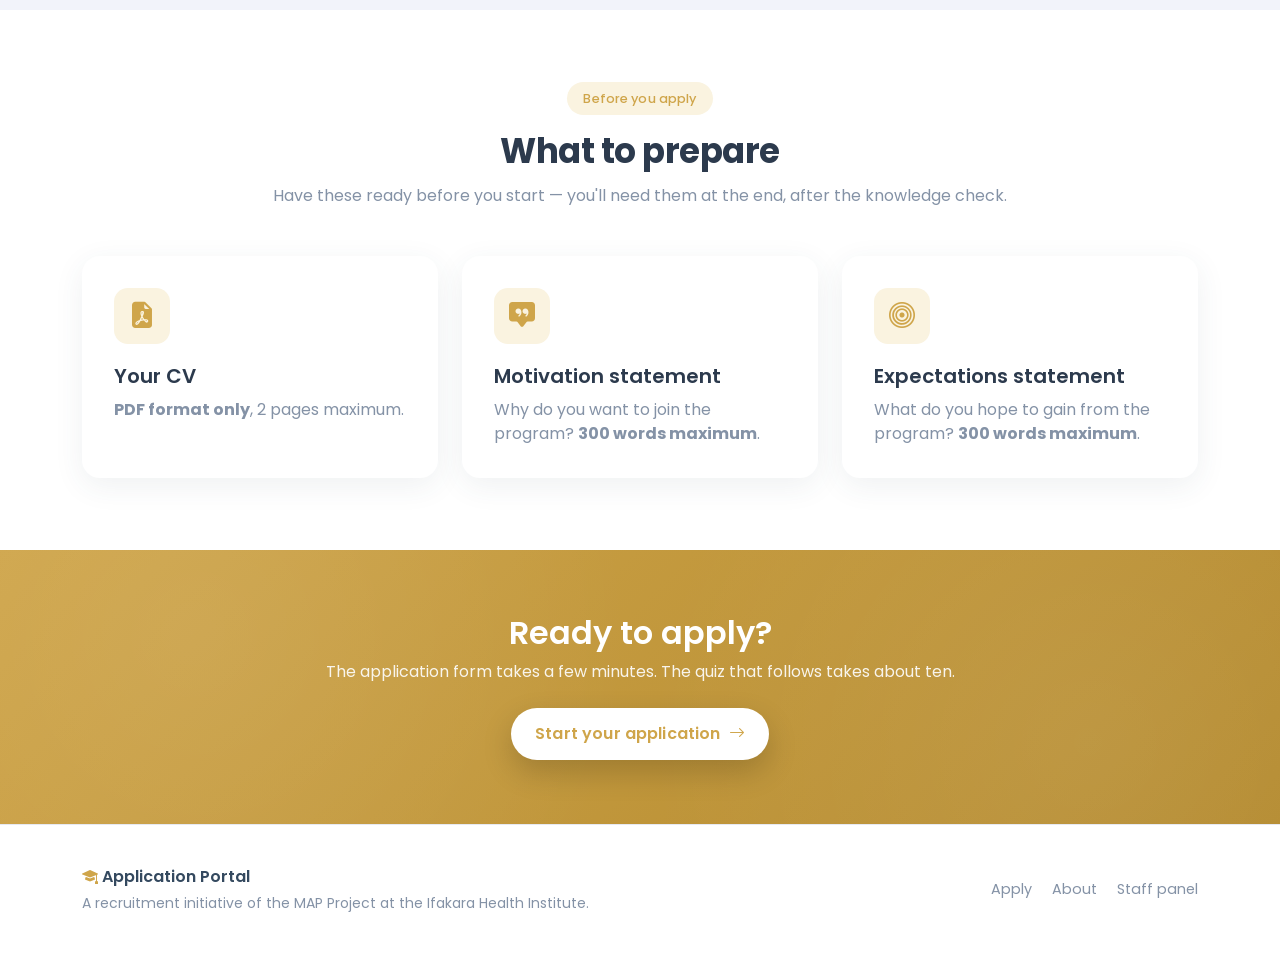
==== commit 36f7a4b5: "Revert final step to motivation + expectations + CV I misread the backend refactor and swapped the f" ====
--- a/index.html
+++ b/index.html
@@ -181,21 +181,21 @@
       </div>
       <div class="col-md-4">
         <div class="feature-card">
-          <div class="feature-icon"><i class="bi bi-database-fill-check"></i></div>
-          <h5>A dataset you've analysed</h5>
-          <p class="text-muted mb-0">
-            A sentence or two on one spatial dataset you've actually worked
-            with — what it was and what you did with it.
-          </p>
-        </div>
-      </div>
-      <div class="col-md-4">
-        <div class="feature-card">
-          <div class="feature-icon"><i class="bi bi-code-slash"></i></div>
-          <h5>Some of your R code</h5>
-          <p class="text-muted mb-0">
-            <strong>5–15 lines</strong> you actually wrote — you'll paste it
-            into the form.
+          <div class="feature-icon"><i class="bi bi-chat-square-quote-fill"></i></div>
+          <h5>Motivation statement</h5>
+          <p class="text-muted mb-0">
+            Why do you want to join the program?
+            <strong>300 words maximum</strong>.
+          </p>
+        </div>
+      </div>
+      <div class="col-md-4">
+        <div class="feature-card">
+          <div class="feature-icon"><i class="bi bi-bullseye"></i></div>
+          <h5>Expectations statement</h5>
+          <p class="text-muted mb-0">
+            What do you hope to gain from the program?
+            <strong>300 words maximum</strong>.
           </p>
         </div>
       </div>
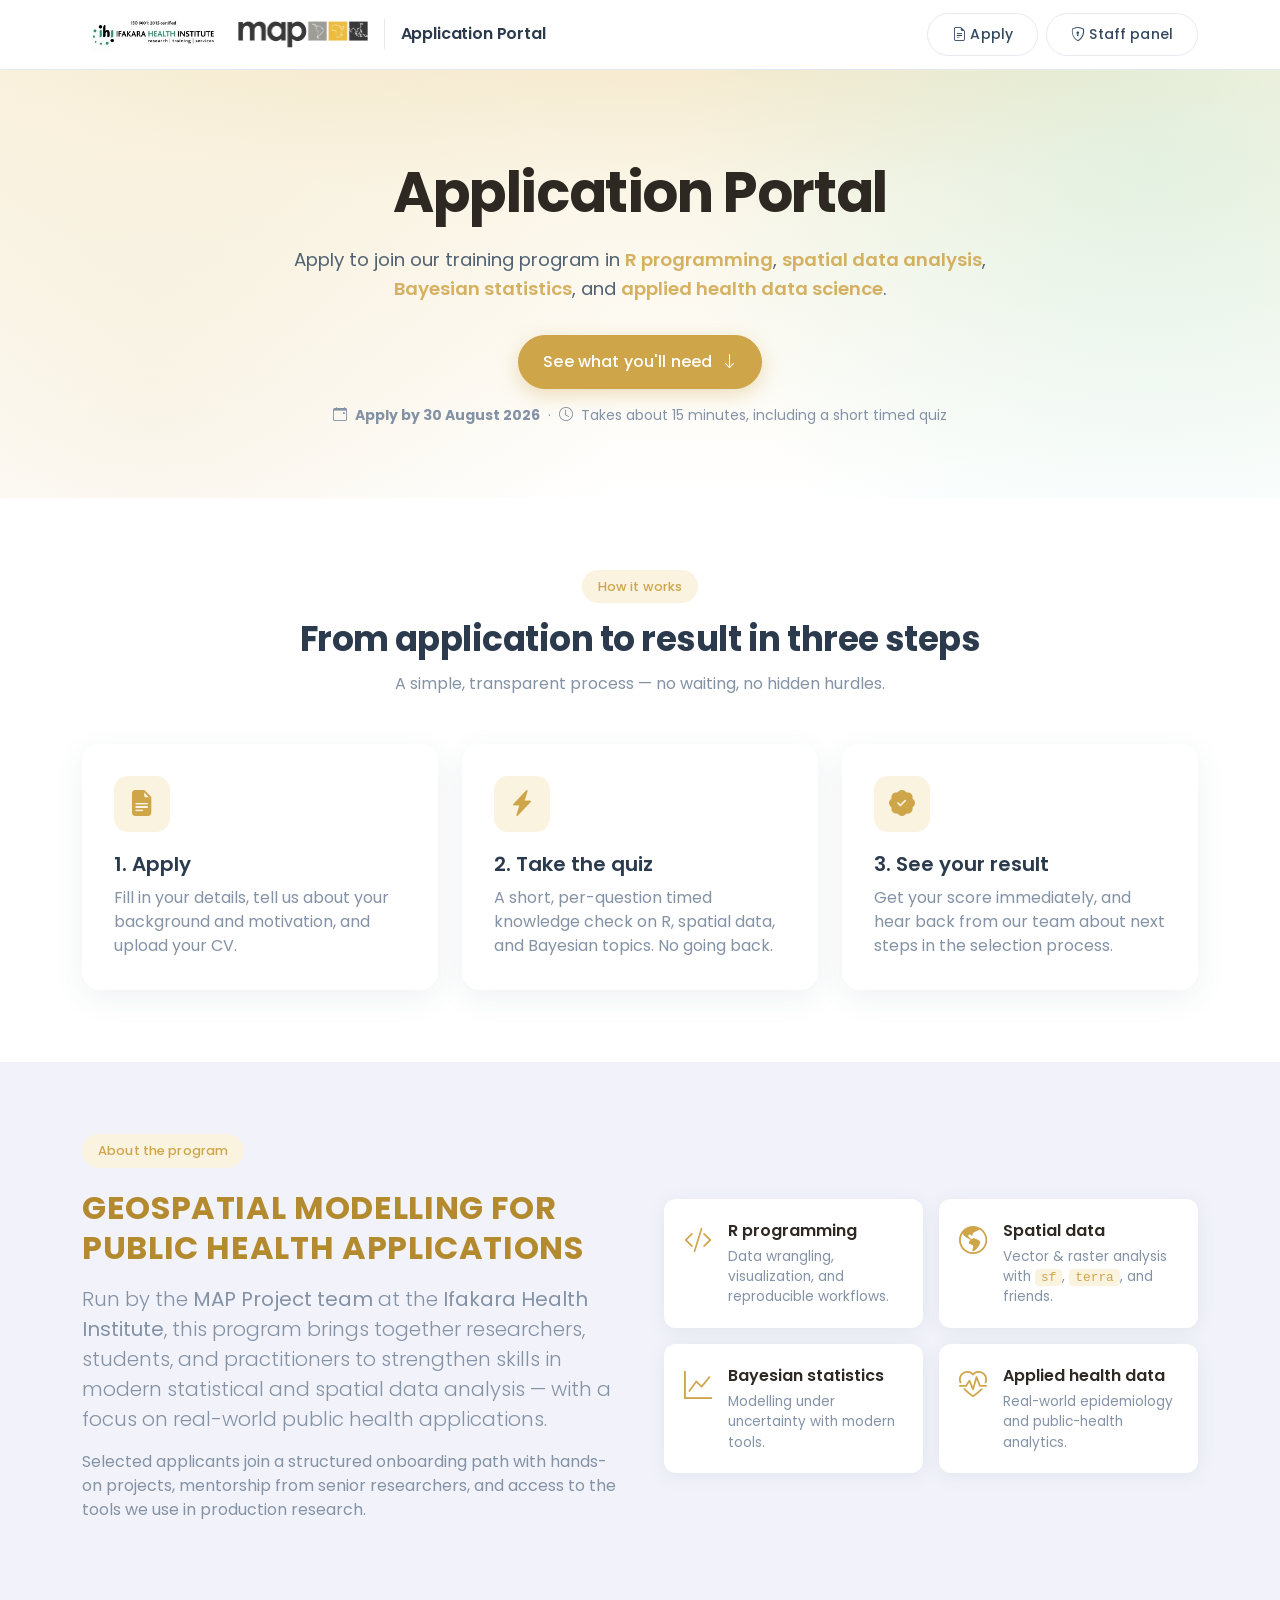
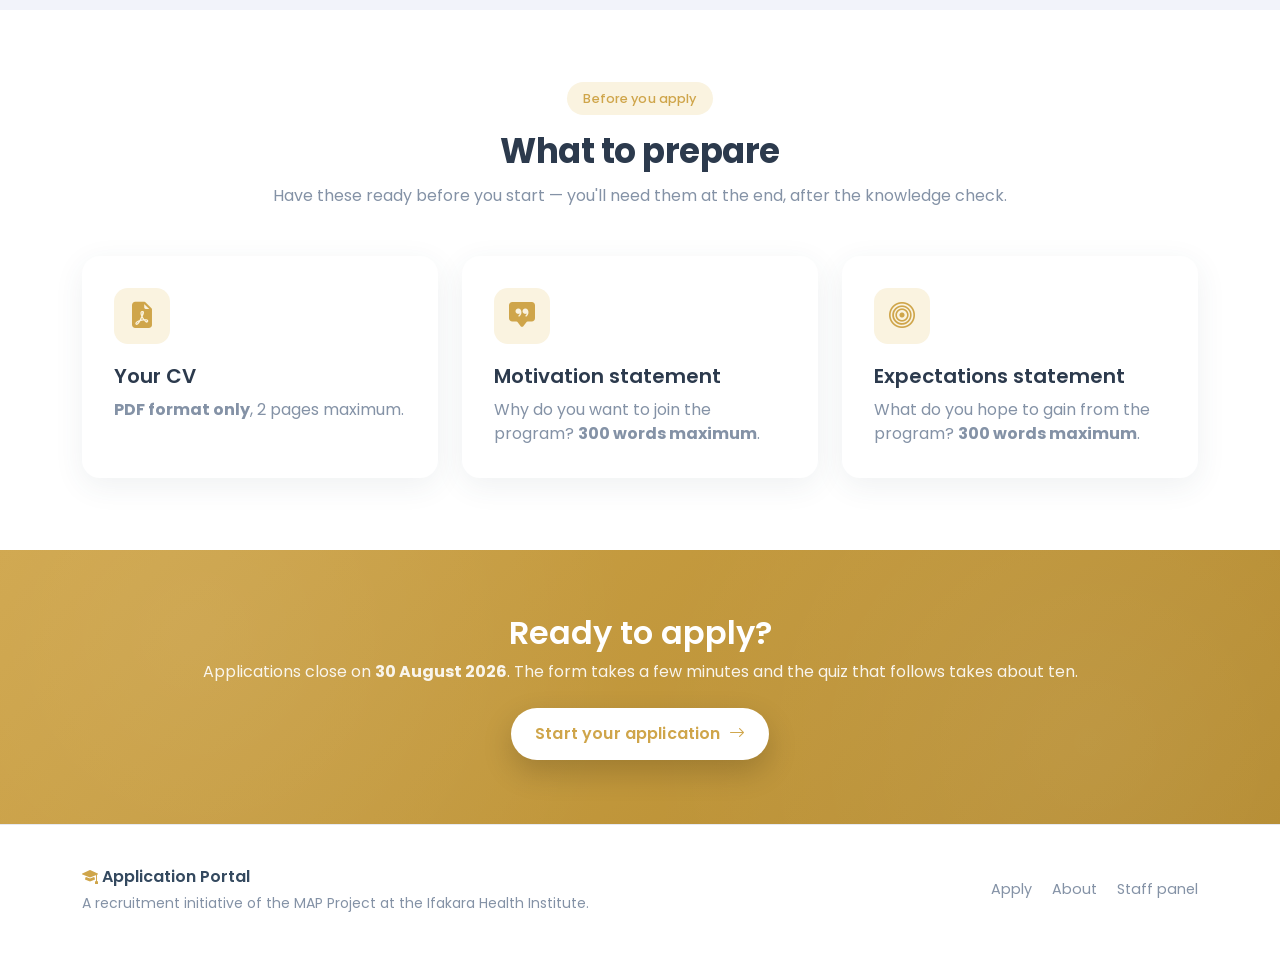
==== commit 3fbd706f: "Show application deadline (30 August 2026) in three places - Landing hero small note under the CTA —" ====
--- a/index.html
+++ b/index.html
@@ -52,7 +52,9 @@
         </a>
       </div>
       <p class="text-muted small mt-3 mb-0">
-        <i class="bi bi-clock me-1"></i> Takes about 15 minutes, including a short timed quiz.
+        <i class="bi bi-calendar-event me-1"></i> <strong>Apply by 30 August 2026</strong>
+        <span class="mx-1">·</span>
+        <i class="bi bi-clock me-1"></i> Takes about 15 minutes, including a short timed quiz
       </p>
     </div>
   </div>
@@ -208,7 +210,8 @@
   <div class="container text-center">
     <h3 class="mb-2">Ready to apply?</h3>
     <p class="mb-4 opacity-90">
-      The application form takes a few minutes. The quiz that follows takes about ten.
+      Applications close on <strong>30 August 2026</strong>. The form takes a
+      few minutes and the quiz that follows takes about ten.
     </p>
     <a class="btn btn-light btn-lg px-4" href="apply.html" id="cta-bottom">
       Start your application <i class="bi bi-arrow-right ms-1"></i>
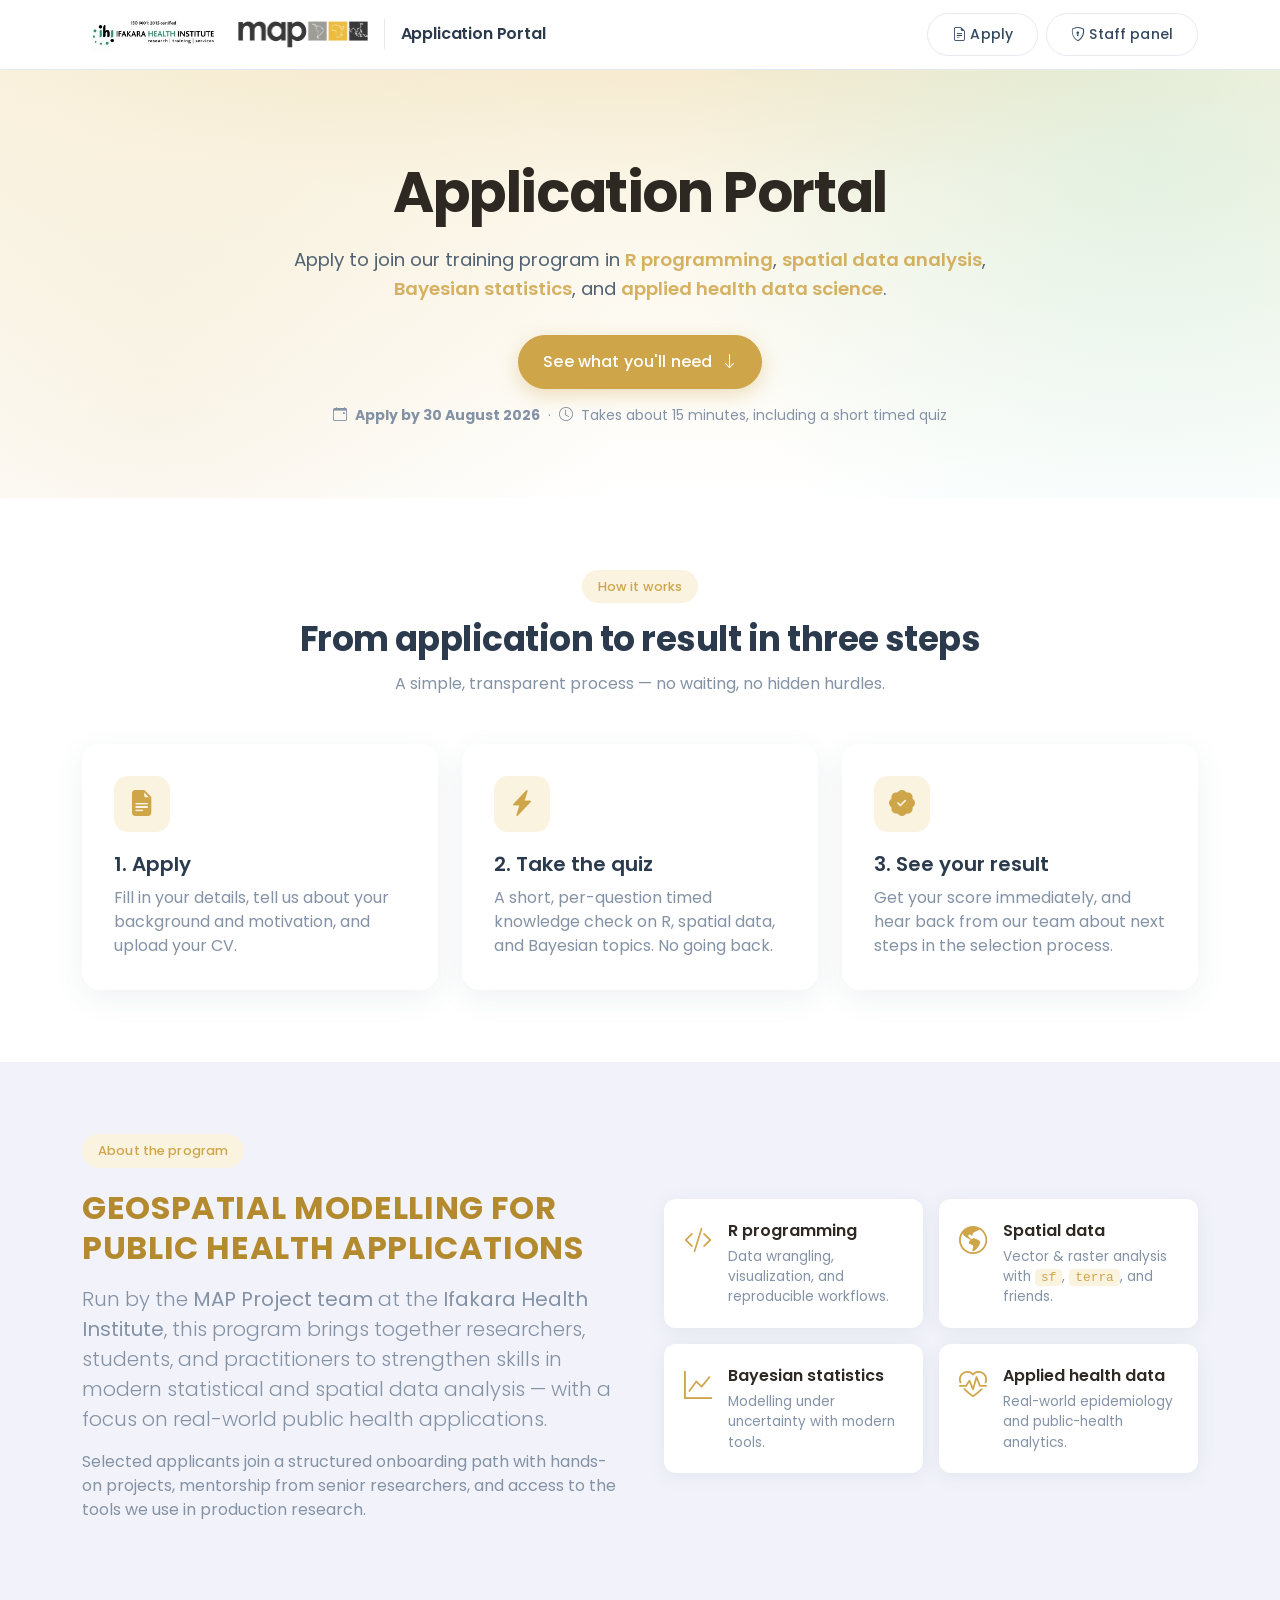
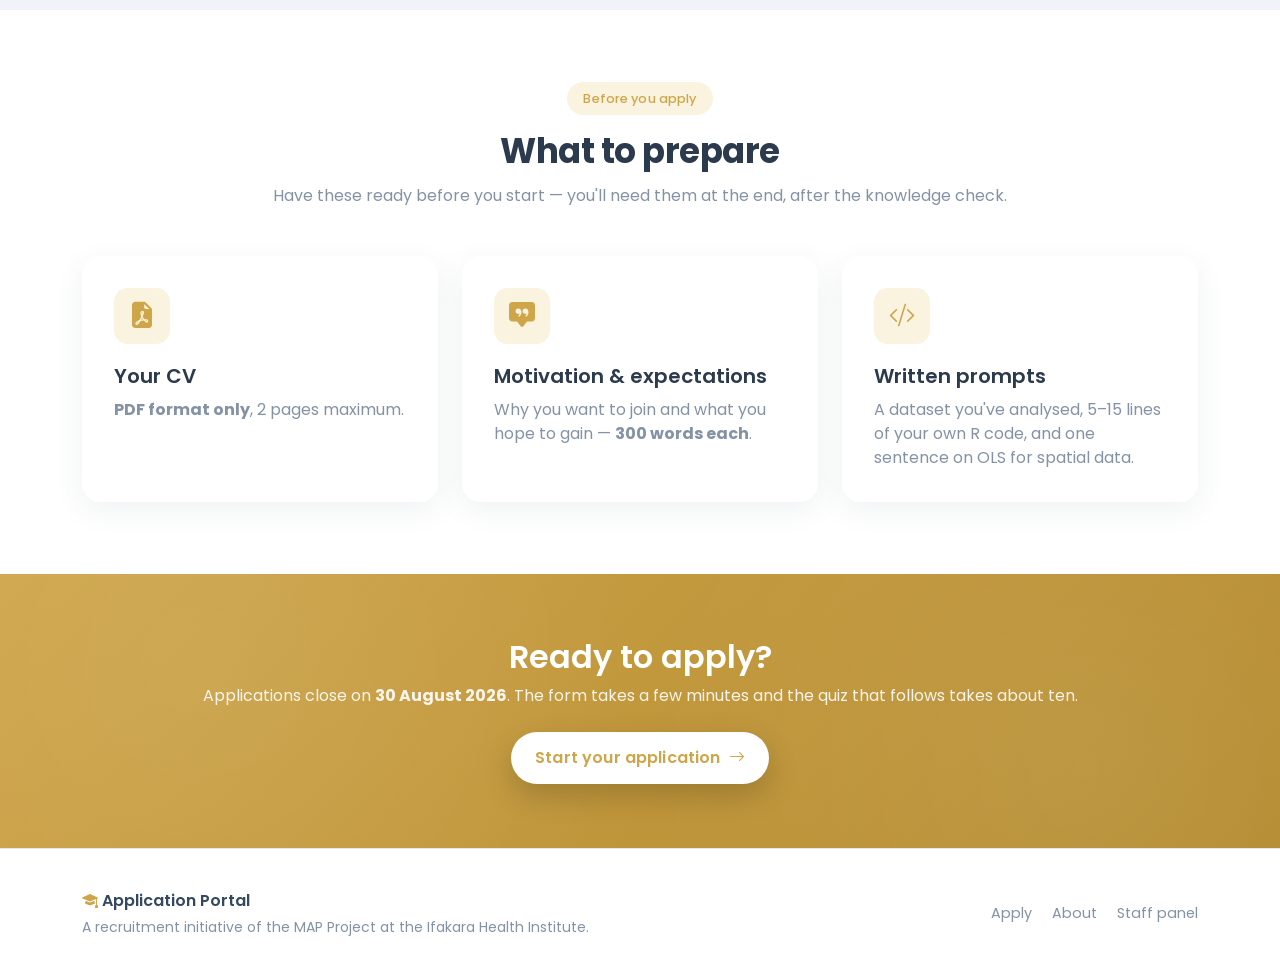
==== commit ad6c15b7: "Add Documents step (motivation + expectations + CV) before Submit Adopts the new backend flow AND ad" ====
--- a/index.html
+++ b/index.html
@@ -184,20 +184,20 @@
       <div class="col-md-4">
         <div class="feature-card">
           <div class="feature-icon"><i class="bi bi-chat-square-quote-fill"></i></div>
-          <h5>Motivation statement</h5>
-          <p class="text-muted mb-0">
-            Why do you want to join the program?
-            <strong>300 words maximum</strong>.
-          </p>
-        </div>
-      </div>
-      <div class="col-md-4">
-        <div class="feature-card">
-          <div class="feature-icon"><i class="bi bi-bullseye"></i></div>
-          <h5>Expectations statement</h5>
-          <p class="text-muted mb-0">
-            What do you hope to gain from the program?
-            <strong>300 words maximum</strong>.
+          <h5>Motivation &amp; expectations</h5>
+          <p class="text-muted mb-0">
+            Why you want to join and what you hope to gain — <strong>300
+            words each</strong>.
+          </p>
+        </div>
+      </div>
+      <div class="col-md-4">
+        <div class="feature-card">
+          <div class="feature-icon"><i class="bi bi-code-slash"></i></div>
+          <h5>Written prompts</h5>
+          <p class="text-muted mb-0">
+            A dataset you've analysed, 5–15 lines of your own R code, and
+            one sentence on OLS for spatial data.
           </p>
         </div>
       </div>
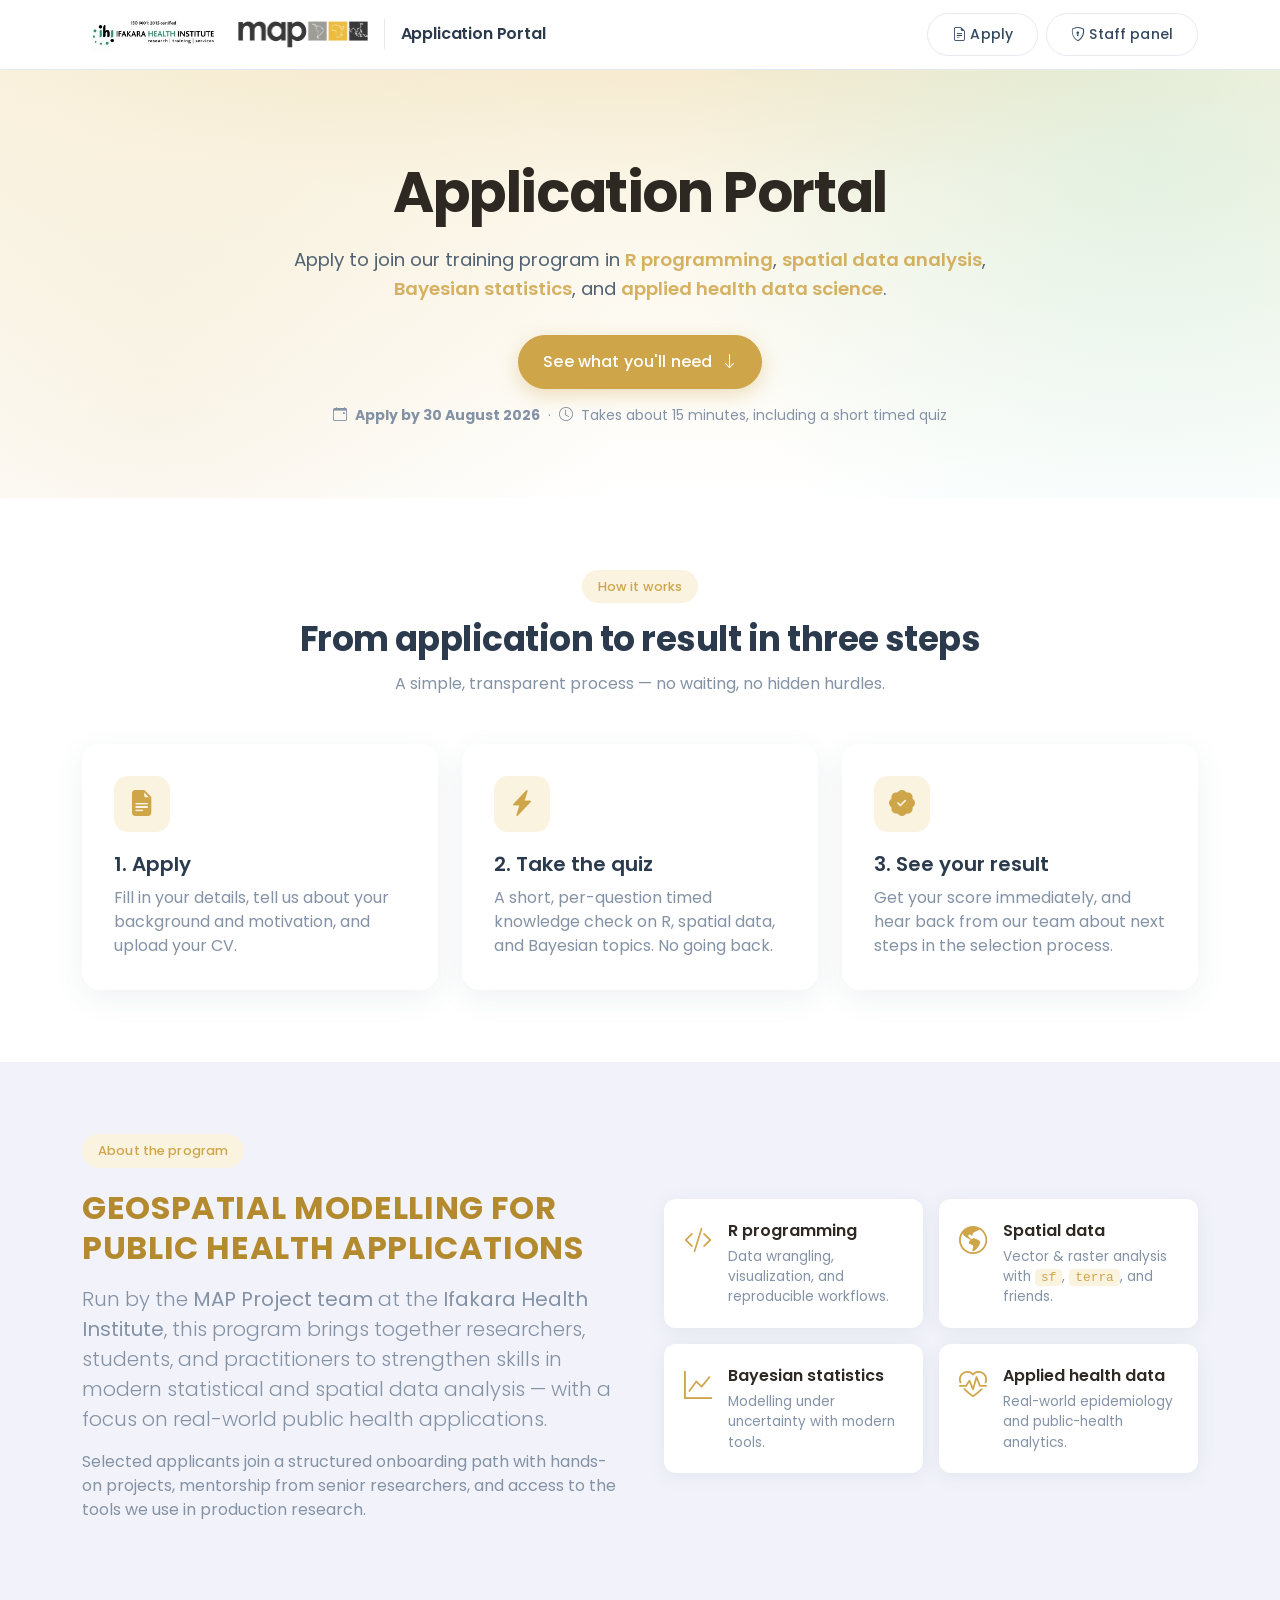
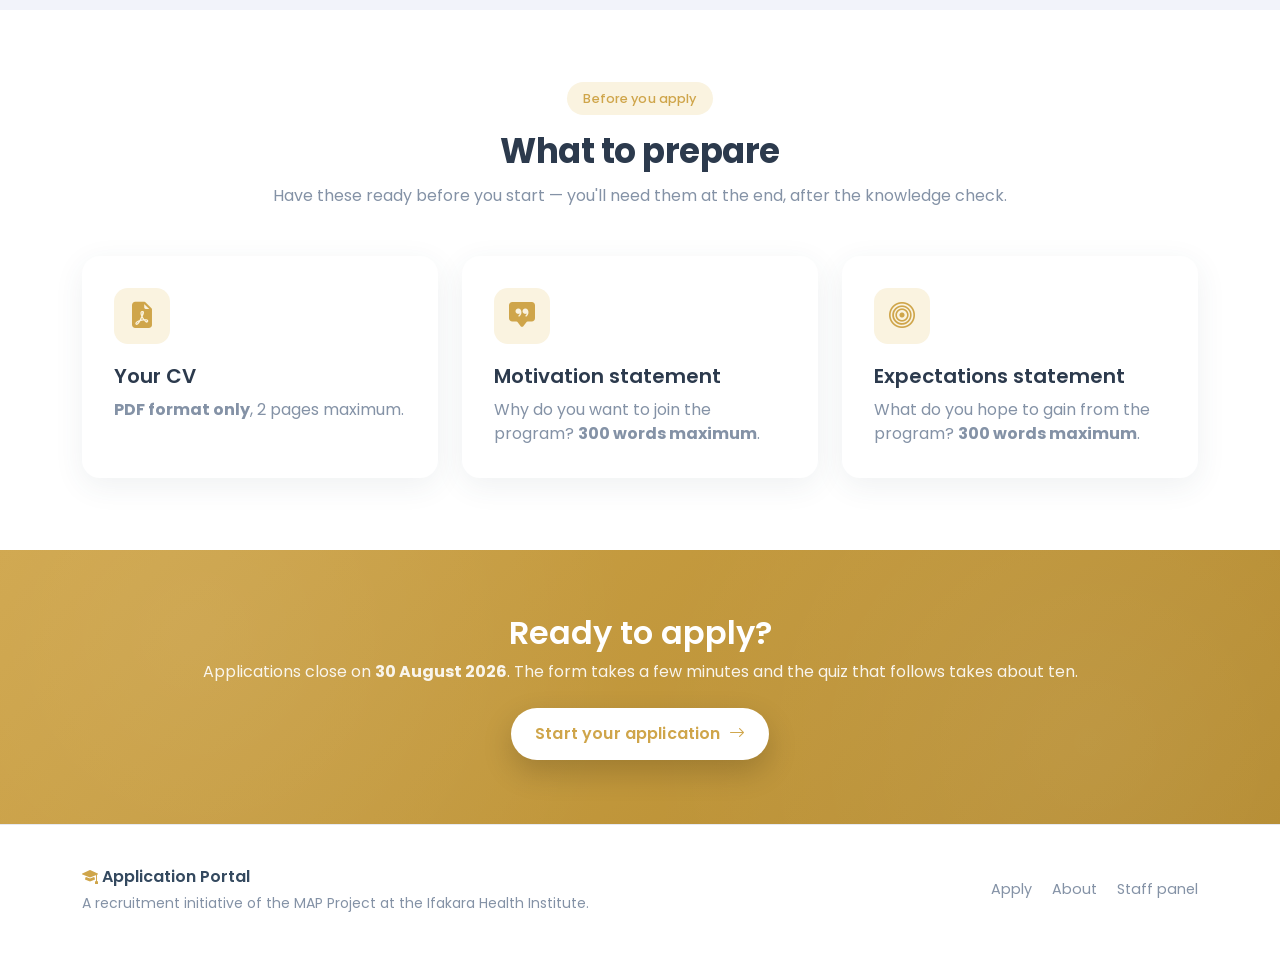
==== commit 9e34197d: "Tighten field validation on the applicant form Landing "Before you apply" and apply.html prep splash" ====
--- a/index.html
+++ b/index.html
@@ -184,20 +184,20 @@
       <div class="col-md-4">
         <div class="feature-card">
           <div class="feature-icon"><i class="bi bi-chat-square-quote-fill"></i></div>
-          <h5>Motivation &amp; expectations</h5>
-          <p class="text-muted mb-0">
-            Why you want to join and what you hope to gain — <strong>300
-            words each</strong>.
-          </p>
-        </div>
-      </div>
-      <div class="col-md-4">
-        <div class="feature-card">
-          <div class="feature-icon"><i class="bi bi-code-slash"></i></div>
-          <h5>Written prompts</h5>
-          <p class="text-muted mb-0">
-            A dataset you've analysed, 5–15 lines of your own R code, and
-            one sentence on OLS for spatial data.
+          <h5>Motivation statement</h5>
+          <p class="text-muted mb-0">
+            Why do you want to join the program?
+            <strong>300 words maximum</strong>.
+          </p>
+        </div>
+      </div>
+      <div class="col-md-4">
+        <div class="feature-card">
+          <div class="feature-icon"><i class="bi bi-bullseye"></i></div>
+          <h5>Expectations statement</h5>
+          <p class="text-muted mb-0">
+            What do you hope to gain from the program?
+            <strong>300 words maximum</strong>.
           </p>
         </div>
       </div>
--- a/css/styles.css
+++ b/css/styles.css
@@ -258,6 +258,21 @@
   min-height: 1rem;
 }
 
+/* Live word counters under motivation / expectations textareas.
+   The bare .word-counter reads as muted; .over-limit switches to the
+   danger color when the applicant crosses the 300-word cap. */
+.word-counter {
+  font-size: .78rem;
+  color: var(--muted);
+  white-space: nowrap;
+  margin-left: 1rem;
+  padding-top: .2rem;
+}
+.word-counter.over-limit {
+  color: var(--danger);
+  font-weight: 600;
+}
+
 /* -------------------------------------------------------------- Buttons */
 .btn {
   border-radius: var(--radius-pill);
